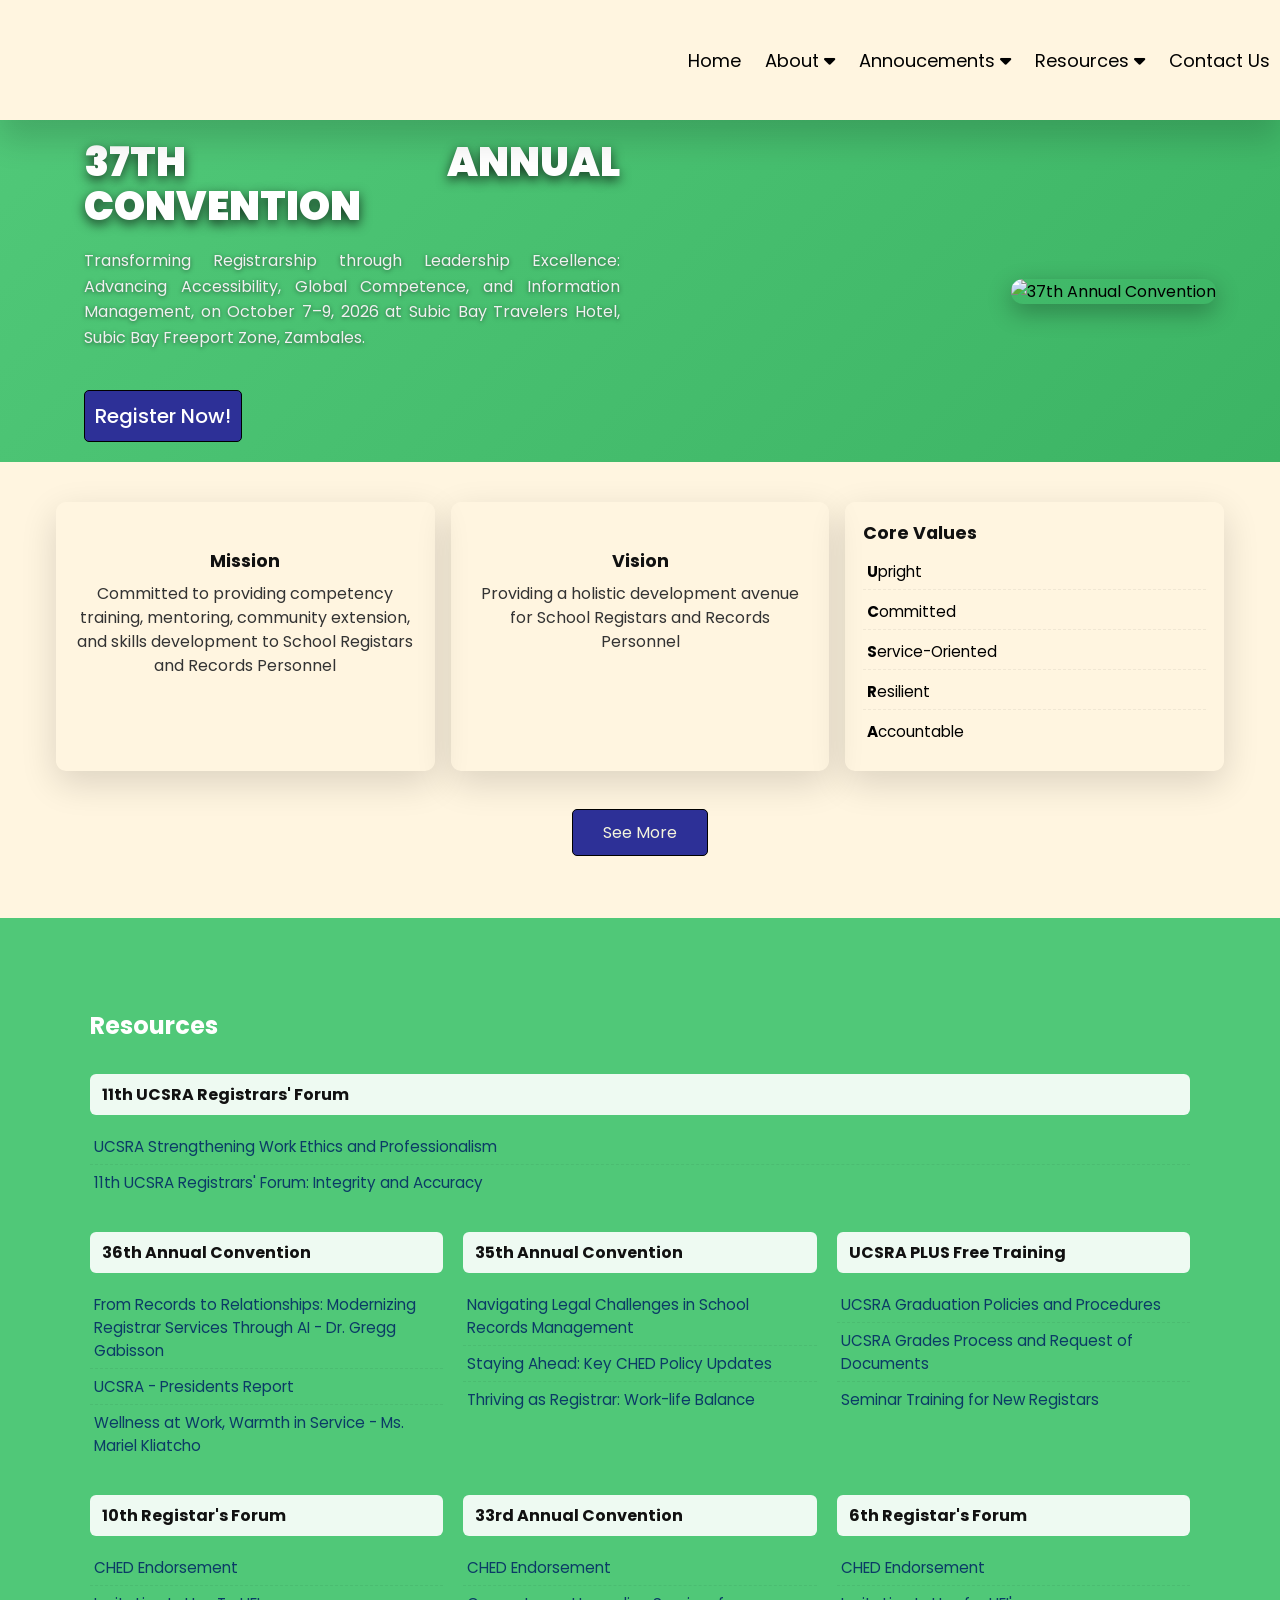
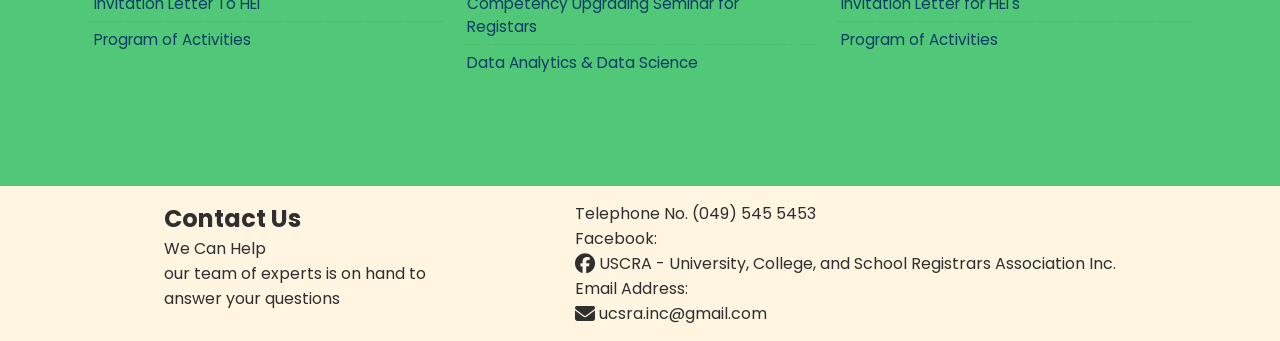
==== index.html @ 71fe981c "Initial" ====
<!DOCTYPE html>
<html lang="en">
  <head>
    <meta charset="UTF-8" />
    <meta name="viewport" content="width=device-width, initial-scale=1.0" />
    <meta name="author" content="Clark Leovison C. Rey, Jerome Evangelista, Jhun Jerwin Jerico M. Daygon, Nico Roell D. Garce" />
    <meta name="description" content="USCRA, University,College and School Registars Association" />
    <title>University, College &amp; School Registars Association | UCSRA</title>
    <link rel="icon" type="x-icon" href="assets/logo/Logo.png" />
    <link rel="stylesheet" href="src/main.css" />
    <link rel="stylesheet" href="https://cdnjs.cloudflare.com/ajax/libs/font-awesome/6.4.2/css/all.min.css" integrity="sha512-z3gLpd7yknf1YoNbCzqRKc4qyor8gaKU1qmn+CShxbuBusANI9QpRohGBreCFkKxLhei6S9CQXFEbbKuqLg0DA==" crossorigin="anonymous" referrerpolicy="no-referrer" />
    <link rel="preconnect" href="https://fonts.googleapis.com" />
    <link rel="preconnect" href="https://fonts.gstatic.com" crossorigin />
    <!-- BEFORE (only loads weight 300): -->
    <!-- <link href="https://fonts.googleapis.com/css2?family=Poppins:wght@300&display=swap" rel="stylesheet" /> -->

    <!-- AFTER (loads 300 + 700 + 900): -->
    <link href="https://fonts.googleapis.com/css2?family=Poppins:wght@300;700;900&display=swap" rel="stylesheet" />
  <base target="_blank">
</head>

  <header>
    <nav class="navbar">
      <div class="logo">
        <a href="index.html"><img src="assets/logo/NewLogo.png" alt="" /></a>
      </div>
      <ul class="navlist">
        <li class="nav-items"><a href="#Home" class="nav-links">Home</a></li>
        <li class="nav-items subs">
          About
          <i class="fa-solid fa-caret-down arrow prog-arrow"></i>
          <div class="sub-menu">
            <ul class="submenu">
              <li class="nav-items"><a href="src/pages/history.html" class="nav-links">History</a></li>
              <li class="nav-items"><a href="src/pages/misvis.html" class="nav-links">Mission&nbsp;&amp;&nbsp;Vision</a></li>
              <li class="nav-items"><a href="src/pages/misvis.html" class="nav-links">Objectives</a></li>
              <li class="nav-items"><a href="src/pages/misvis.html" class="nav-links">Core Values</a></li>
              <li class="nav-items"><a href="src/pages/misvis.html" class="nav-links">Logo</a></li>
              <li class="nav-items"><a href="src/pages/officers.html" class="nav-links">Officers</a></li>
              <li class="nav-items"><a href="src/pages/members.html" class="nav-links">Members</a></li>
            </ul>
          </div>
        </li>
        <li class="nav-items subs">
          Annoucements
          <i class="fa-solid fa-caret-down arrow prog-arrow"></i>
          <div class="sub-menu">
            <ul class="submenu">
              <li class="nav-items"><a href="src/pages/events.html" class="nav-links">Events</a></li>
              <li class="nav-items"><a href="src/pages/events.html" class="nav-links">Downloadable Letters</a></li>
            </ul>
          </div>
        </li>
        <li class="nav-items subs">
          Resources
          <i class="fa-solid fa-caret-down arrow prog-arrow"></i>
          <div class="sub-menu">
            <ul class="submenu">
              <li class="nav-items"><a href="src/pages/gallery.html" class="nav-links">Gallery</a></li>
              <li class="nav-items"><a href="src/pages/resources.html" class="nav-links">Archive</a></li>
            </ul>
          </div>
        </li>
        <li class="nav-items"><a href="src/pages/contact-us.html" class="nav-links">Contact Us</a></li>
      </ul>
      <div class="navham">
        <span class="bar"></span>
        <span class="bar"></span>
        <span class="bar"></span>
      </div>
    </nav>
  </header>

  <body>
    <main>
      <div style="width: 100%; height: 120px"></div>

      <!-- Carousel Home Section -->
      <section id="Home" class="main min-height">
        <div class="carousel-container">
          <div class="carousel-track">
            <!-- Slide 1: 37th Annual Convention -->
            <div class="carousel-slide">
              <div class="contents">
                <div class="details">
                  <h1>37th Annual Convention</h1>
                  <p class="introduction">
                    Transforming Registrarship through Leadership Excellence: Advancing Accessibility, Global
                    Competence, and Information Management, on October 7–9, 2026 at Subic Bay Travelers Hotel, Subic Bay
                    Freeport Zone, Zambales.
                  </p>
                  <div class="more">
                    <a href="https://forms.gle/EpWKLZA2BauZkKY97" target="_blank" class="button" style="color: white;">Register Now!</a>
                  </div>
                </div>
                <div class="carousel-image">
                  <img src="assets/banner/Reg.png" alt="37th Annual Convention">
                </div>
              </div>
            </div>
            <!-- Slide 2: Original Home Content -->
            <div class="carousel-slide" style="background-image: url('assets/banner/Hero.png'); background-size: cover; background-position: center;">
              <div class="contents">
                <div class="details">
                  <h1>University, College and School Registars Association</h1>
                  <p class="introduction">
                    The University, College, and School Registrars Association
                    (UCSRA), Inc. is the official association of the registrars
                    and records personnel in Region IV&ndash;A. The UCSRA is a vital
                    organization that empowers professionals working in
                    registrar offices to excel in their roles. By fostering
                    collaboration, providing educational resources, and advocating for service excellence, UCSRA plays a crucial
                    part in ensuring the effective administration of educational institutions regarding student records management.
                  </p>
                  <div class="more">
                    <a href="src/pages/history.html">More&nbsp;About&nbsp;Us</a>
                  </div>
                </div>
              </div>
            </div>
          </div>
          <!-- Carousel Controls -->
          <button class="carousel-btn carousel-prev" aria-label="Previous slide">
            <i class="fa-solid fa-chevron-left"></i>
          </button>
          <button class="carousel-btn carousel-next" aria-label="Next slide">
            <i class="fa-solid fa-chevron-right"></i>
          </button>
          <!-- Carousel Indicators -->
          <div class="carousel-indicators">
            <button class="indicator active" data-slide="0" aria-label="Go to slide 1"></button>
            <button class="indicator" data-slide="1" aria-label="Go to slide 2"></button>
          </div>
        </div>
      </section>

      <section class="MisVis min-height">
        <div class="contains">
          <div class="mission">
            <h3 class="intro">Mission</h3>
            <p>Committed to providing competency training, mentoring, community extension, and skills development to School Registars and Records Personnel</p>
          </div>
          <div class="vision">
            <h3 class="intro">Vision</h3>
            <p>Providing a holistic development avenue for School Registars and Records Personnel</p>
          </div>
          <div class="core-values">
            <h3 class="intro">Core Values</h3>
            <ul>
              <li class="reps"><span style="font-weight: bold;">U</span>pright</li>
              <li class="reps"><span style="font-weight: bold;">C</span>ommitted</li>
              <li class="reps"><span style="font-weight: bold;">S</span>ervice-Oriented</li>
              <li class="reps"><span style="font-weight: bold;">R</span>esilient</li>
              <li class="reps"><span style="font-weight: bold;">A</span>ccountable</li>
            </ul>
          </div>
        </div>
        <div class="buttons">
          <a href="src/pages/misvis.html">See More</a>
        </div>
      </section>

      <section class="Resourcess def-height">
        <h1>Resources</h1>
        <div class="content">
          <div class="forums">
            <h3 class="titless">11th UCSRA Registrars' Forum</h3>
            <ul class="rep-list">
              <li class="reps"><a href="assets/resources/11th_Forum/UCSRA Strenthening Work Ethis and Professionalism.pdf" target="_blank" download>UCSRA Strengthening Work Ethics and Professionalism</a></li>
              <li class="reps"><a href="assets/resources/11th_Forum/UCSRA_11th_Registrars_Forum_Integrity and Accuracy.pdf" target="_blank" download>11th UCSRA Registrars' Forum: Integrity and Accuracy</a></li>
            </ul>
          </div>
        </div>
        <div class="content">
          <div class="forums">
            <h3 class="titless">36th Annual Convention</h3>
            <ul class="rep-list">
              <li class="reps"><a href="assets/resources/36th/Dr. Gregg Gabisson - From Records to Relationships_ Modernizing Registrar Services  Through AI. Gregg Gabisson - From Records to Relationships_ Modernizing Registrar Services  Through AI.pdf" target="_blank" download>From Records to Relationships: Modernizing Registrar Services Through AI - Dr. Gregg Gabisson</a></li>
              <li class="reps"><a href="assets/resources/36th/UCSRA - PRESIDENTS REPORT.pdf" target="_blank" download>UCSRA - Presidents Report</a></li>
              <li class="reps"><a href="assets/resources/36th/Ms. Mariel Kliatcho - Wellness at Work, Warmth in Service Strengthening Mental Health and Client Relations in Academic Offices.pdf" target="_blank" download>Wellness at Work, Warmth in Service - Ms. Mariel Kliatcho</a></li>
            </ul>
          </div>
          <div class="forums">
            <h3 class="titless">35th Annual Convention</h3>
            <ul class="rep-list">
              <li class="reps"><a href="assets/resources/35th/Navigating Legal Challenges in School Records Management Emerging Issues for Registrars.pptx" target="_blank" download>Navigating Legal Challenges in School Records Management</a></li>
              <li class="reps"><a href="assets/resources/35th/Staying Ahead Key CHED Policy Updates and Their Impact on Higher Education.pptx" target="_blank" download>Staying Ahead: Key CHED Policy Updates</a></li>
              <li class="reps"><a href="assets/resources/35th/Thriving as Registrar Balancing Boundaries and Flow for Optimal Work-life Balance.pdf" target="_blank" download>Thriving as Registrar: Work-life Balance</a></li>
            </ul>
          </div>
          <div class="forums">
            <h3 class="titless">UCSRA PLUS Free Training</h3>
            <ul class="rep-list">
              <li class="reps"><a href="assets/resources/UCSRA Plus Free Training/UCSRA Graduation Policies and Procedures.ppt" target="_blank">UCSRA Graduation Policies and Procedures</a></li>
              <li class="reps"><a href="assets/resources/UCSRA Plus Free Training/UCSRA Grades Process and Request of Documents.pptx" target="_blank">UCSRA Grades Process and Request of Documents</a></li>
              <li class="reps"><a href="assets/resources/UCSRA Plus Free Training/Seminar Training for New Registars.pdf" target="_blank">Seminar Training for New Registars</a></li>
            </ul>
          </div>
        </div>
        <div class="content">
          <div class="forums">
            <h3 class="titless">10th Registar's Forum</h3>
            <ul class="rep-list">
              <li class="reps"><a href="assets/resources/10th Registar/1.-CHED-ENDORSEMENT.pdf" target="_blank">CHED Endorsement</a></li>
              <li class="reps"><a href="assets/resources/10th Registar/2.-INVITATION-LETTER-TO-HEIs.pdf" target="_blank">Invitation Letter To HEI</a></li>
              <li class="reps"><a href="assets/resources/10th Registar/3.-PROGRAM-OF-ACTIVITIES.pdf" target="_blank">Program of Activities</a></li>
            </ul>
          </div>
          <div class="forums">
            <h3 class="titless">33rd Annual Convention</h3>
            <ul class="rep-list">
              <li class="reps"><a href="assets/resources/33rd Regional Convention/CHED-ENDORSEMENT.pdf" target="_blank">CHED Endorsement</a></li>
              <li class="reps"><a href="assets/resources/33rd Regional Convention/Competency Upgrading.pdf" target="_blank">Competency Upgrading Seminar for Registars</a></li>
              <li class="reps"><a href="assets/resources/33rd Regional Convention/Data Analytics & Science.pdf" target="_blank">Data Analytics &amp; Data Science</a></li>
            </ul>
          </div>
          <div class="forums">
            <h3 class="titless">6th Registar's Forum</h3>
            <ul class="rep-list">
              <li class="reps"><a href="assets/resources/6th Convention/CHED-Endorsement.pdf" target="_blank">CHED Endorsement</a></li>
              <li class="reps"><a href="assets/resources/6th Convention/Invitation Letter for Hei.pdf" target="_blank">Invitation Letter for HEI's</a></li>
              <li class="reps"><a href="assets/resources/6th Convention/Program Activites.pdf" target="_blank">Program of Activities</a></li>
            </ul>
          </div>
        </div>
      </section>
    </main>
    <footer>
      <section class="footer">
        <div class="main-element">
          <div class="contacts">
            <h1>Contact Us</h1>
            <p>We Can Help</p>
            <p>our team of experts is on hand to</p>
            <p>answer your questions</p>
          </div>
          <div class="numbers">
            <p>Telephone No. (049) 545 5453</p>
            <span>Facebook: </span><a href="https://www.facebook.com/profile.php?id=100068724562502" target="_blank"><i class="fa-brands fa-facebook fa-lg"></i> USCRA - University, College, and School Registrars Association Inc.</a>
            <span>Email Address: </span><a href="mailto: ucsra.inc@gmail.com"><i class="fa-solid fa-envelope fa-lg"></i> ucsra.inc@gmail.com</a>
          </div>
        </div>
      </section>
    </footer>
    <script src="src/script/main.js"></script>
    <script src="src/script/modal-index.js"></script>
  </body>
</html>
---- src/main.css ----
:root {
  --main-color: rgb(255, 245, 224);
  --hover-: rgb(255, 167, 86);
  --hover-2: rgb(224, 176, 60);
  --button-color: rgb(45, 48, 151);
}

* {
  margin: 0;
  padding: 0;
  box-sizing: border-box;
}

/*Start of Navigation Bar*/

.navbar {
  width: 100%;
  height: 120px;
  display: flex;
  justify-content: space-between;
  align-items: center;
  position: fixed;
  font-size: 16px;
  box-shadow: 0 20px 30px rgba(0, 0, 0, 0.15);
  background-color: var(--main-color);
  z-index: 1000;
}

.logo > a > img {
  margin: 10px;
  width: 520px;
}

.nav-items {
  display: inline-block;
  padding: 10px;
}

.nav-links {
  text-decoration: none;
  color: black;
  font-size: 18px;
}

.nav-links:hover {
  color: var(--hover-2);
}

label:hover {
  color: var(--hover-2);
}

.navbar ul li {
  position: relative;
}

.nav-items {
  position: relative;
}

.nav-items::before {
  content: "";
  position: absolute;
  width: 100%;
  height: 2px;
  background: var(--hover-);
  left: 0;
  bottom: -1px;
  opacity: 0;
  transform: scaleX(0);
  transform-origin: right;
  transition: transform 0.5s ease;
  pointer-events: none;
}

.nav-items:hover::before {
  transform: scaleX(1);
  transform-origin: left;
  opacity: 1;
}

/*Start of Sub Menu Section*/

.sub-menu {
  display: block;
  position: absolute;
  left: 0;
  top: 100%;
  background-color: var(--main-color);
  z-index: 5;
  box-shadow: 0 4px 6px rgba(0, 0, 0, 0.1);
  min-width: 200px;
  padding: 10px 0;
  opacity: 0;
  visibility: hidden;
  transform: translateY(-10px);
  transition: opacity 0.3s ease, transform 0.3s ease, visibility 0.3s ease;
  pointer-events: none;
}

.sub-menu ul {
  display: block;
  margin-right: 8px;
}

.sub-menu ul li {
  width: 100%;
}

.subs {
  font-size: 18px;
}

.subs:hover > .sub-menu,
.subs.active > .sub-menu,
.sub-menu:hover {
  opacity: 1;
  visibility: visible;
  transform: translateY(0);
  pointer-events: auto;
}

.subs:hover > .arrow,
.subs.active > .arrow {
  transform: rotate(180deg);
  transition: 0.5s all ease-in;
}

/*Start of Hamburger Menu*/

.navham {
  display: none;
  cursor: pointer;
  padding-right: 1rem;
}

.bar {
  display: block;
  width: 33px;
  height: 5px;
  background-color: black;
  margin: 5px;
  border-radius: 5px;
}

/*End of Hamburger Menu*/

/*End of Navigation Bar*/

body {
  font-family: "Poppins", sans-serif;
  background-color: var(--main-color);
}

/*Global Variables*/

.min-height {
  min-height: 100%;
}

/*Start of Home Section*/

#Home {
  width: 100%;
  background-image: url("../assets/banner/Hero.png");
  background-repeat: no-repeat;
  background-size: cover;
  background-position: center;
}

.contents {
  display: flex;
  justify-content: flex-start;
  align-items: center;
}

.details {
  padding: 20px;
}

.details > h1 {
  text-align: justify;
  padding-bottom: 30px;
}

.introduction {
  padding-bottom: 30px;
  text-align: justify;
}

.details > h1 {
  font-size: 25px;
  font-weight: 900;
}

.more > a {
  color: black;
  border: 2px solid black;
  padding: 10px;
  text-decoration: none;
  border-radius: 5px;
  font-size: 20px;
  font-weight: 500;
}

.registern {
  background-color: var(--button-color);
}

.registern:hover {
  color: black;
}

.more > a:hover {
  background-color: var(--hover-);
  transition: 0.3s;
  color: black;
}

.img-content > img {
  width: 600px;
  margin: 10px;
}

/*Start of Registration*/

.Registration {
  width: 100%;
}

.containers {
  display: flex;
  justify-content: space-evenly;
  align-items: center;
}

.infor {
  background-color: rgb(80, 200, 120);
  width: 100dvw;
  min-height: 20dvh;
  display: flex;
  justify-content: center;
  flex-wrap: wrap;
  flex-direction: column;
  padding: 8dvh;
}

.infor > h2 {
  font-size: 4dvw;
  color: white;
  padding-bottom: 5px;
}

.infor > h3 {
  font-size: 2.5dvw;
  color: white;
  padding-bottom: 5px;
}

.perps {
  padding-bottom: 20px;
}

.infor > p {
  font-size: 1.7dvw;
}

.regnow {
  margin-top: 20px;
}

.button {
  text-decoration: none;
  border: 1px solid black;
  padding: 10px;
  color: white;
  border-radius: 5px;
  background-color: var(--button-color);
}

.button:hover {
  background-color: rgb(232, 228, 201);
  color: #2f2f2f;
}

.imgs {
  display: flex;
  justify-content: center;
}

.imgs > img {
  width: 300px;
}

.reg-ims-bot {
  margin-top: 50px;
}

.regis-imgs > img {
  width: 500px;
}

.open-imgs {
  display: flex;
  justify-content: center;
  align-items: center;
  position: fixed;
  top: 0;
  left: 0;
  width: 100%;
  height: 100%;
  flex-direction: column;
  display: none;
}

.close-imgs {
  width: 100%;
  height: 100%;
  position: fixed;
  background-color: #3a4a6da9;
  z-index: -1;
  filter: blur(2px);
  -webkit-filter: blur(2px);
}

.closetag {
  position: fixed;
  top: 40px;
  right: 20%;
  cursor: pointer;
  z-index: 100;
}

.open-imgs > img {
  width: 700px;
}

.open-imgs.active {
  display: flex;
}

/* New registration section styles (isolated) */

.RegistrationNew .registration-inner {
  display: flex;
  gap: 1rem;
  justify-content: center;
  align-items: center;
  padding: 1rem;
  max-width: 1100px;
  margin: 0 auto;
}

.RegistrationNew .infor-card {
  background-color: rgb(80, 200, 120);
  color: #fff;
  width: 380px;
  padding: 1.25rem;
  border-radius: 8px;
  box-shadow: 0 6px 12px rgba(0,0,0,0.06);
}

.RegistrationNew .infor-card h2 {
  font-size: 1.25rem;
  margin: 0 0 .5rem;
}

.RegistrationNew .infor-card p {
  margin: .4rem 0;
}

.RegistrationNew .infor-card a {
  color: #fff;
  text-decoration: underline;
}

.RegistrationNew .pdf-frame {
  flex: 1 1 auto;
  display:flex;
  justify-content:center;
  align-items:center;
  min-width: 0;
}

.RegistrationNew .pdf-frame iframe {
  width: 100%;
  /* use aspect-ratio so iframe scales smoothly with available width */
  aspect-ratio: 16/9;
  height: auto;
  border: 0;
  border-radius:6px;
  box-shadow: 0 6px 18px rgba(0,0,0,0.12);
  max-width: none;
}

@media (max-width: 980px) {
  .RegistrationNew .registration-inner {
  flex-direction: column;
  gap: .75rem;
  padding: .75rem;
  }
  .RegistrationNew .infor-card {
  width: 96%;
  }
  .RegistrationNew .pdf-frame {
  width: 100%;
  }
  .RegistrationNew .pdf-frame iframe {
  aspect-ratio: 16/9;
  height: auto;
  max-width: 100%;
  }
}

@media (max-width: 520px) {
  .RegistrationNew .registration-inner {
  padding: .5rem;
  }
  .RegistrationNew .infor-card {
  padding: .75rem;
  }
  .RegistrationNew .pdf-frame iframe {
  aspect-ratio: 4/3;
  }
}

/*End of Registration*/

/*Start of Mission & Vision*/

.MisVis {
  width: 100%;
  padding: 2rem 0;
  background: transparent;
}

.contains {
  display: flex;
  gap: 1rem;
  justify-content: center;
  align-items: stretch;
  flex-wrap: wrap;
  max-width: 1200px;
  margin: 0 auto;
  padding: 0 1rem;
}

.mission,
.vision,
.core-values {
  flex: 1 1 300px;
  border-radius: 10px;
  padding: 18px;
  box-shadow: 0 12px 36px rgba(0,0,0,0.14);
  text-align: left;
  margin: 0.5rem 0;
}

/* Center mission and vision content inside their cards */

.mission,
.vision {
  display: flex;
  flex-direction: column;
  align-items: center;
  justify-content: flex-start;
  /* increase top padding further and balance bottom padding to keep card height unchanged */
  padding-top: 46px;
  padding-bottom: 0px;
  text-align: center;
}

.intro {
  color: #111;
  font-size: 1.1rem;
  margin-bottom: 8px;
}

.mission > p,
.vision > p {
  font-size: 1rem;
  line-height: 1.5;
  color: #333;
  margin: 0 0 8px;
}

.core-values ul {
  list-style: none;
  padding: 0;
  margin: 0;
  display: block;
}

.core-values ul li {
  font-size: 0.95rem;
  margin: 4px 0;
}

.logos {
  display: flex;
  justify-content: center;
  align-items: stretch;
}

.logos > img {
  height: 12dvh;
}

.buttons {
  display: flex;
  justify-content: center;
  margin: 30px;
}

.buttons > a {
  border: 1px solid black;
  padding: 10px 30px 10px;
  text-decoration: none;
  border-radius: 5px;
  color: beige;
  background-color: var(--button-color);
  text-align: center;
}

.buttons > a:hover {
  background-color: rgb(232, 228, 201);
  color: #2f2f2f;
}

@media (max-width: 900px) {
  .contains {
  flex-direction: column;
  }
  .mission, .vision, .core-values {
  width: 100%;
  }
}

/*End of Mission & Vision*/

.Resourcess {
  width: 100%;
  background-color: rgb(80, 200, 120);
}

.Resourcess > h1 {
  color: white;
  padding-bottom: 15px;
}

.def-height {
  min-height: 10vh;
}

.content {
  display: grid;
  grid-template-columns: repeat(auto-fit, minmax(260px, 1fr));
  gap: 1.25rem;
  align-items: start;
  padding: 1rem 0;
}

.content > div {
  width: auto;
  margin: 0;
}

.titless {
  text-align: left;
  font-size: 1rem;
  color: #111;
  border-radius: 6px;
  padding: 8px 12px;
  background-color: rgba(255,255,255,0.9);
  margin-bottom: .5rem;
}

.rep-list {
  padding-top: 6px;
  margin: 0;
}

.reps {
  list-style: none;
  padding: 6px 4px;
  font-size: 0.95rem;
  border-bottom: 1px dashed rgba(0,0,0,0.06);
}

.reps:last-child {
  border-bottom: none;
}

.reps > a {
  text-decoration: none;
  color: #0b3b66;
}

/*Start of Footer*/

.footer {
  width: 100%;
  background-color: var(--main-color);
  color: #2f2f2f;
}

.main-element {
  display: flex;
  justify-content: space-evenly;
  padding: 15px;
}

.numbers {
  display: flex;
  flex-direction: column;
}

.numbers > a {
  text-decoration: none;
  color: #2f2f2f;
}

@media (width > 650px) {
  .informations {
  padding-top: 20dvh;
  padding-bottom: 30dvh;
  }
  .Resourcess {
  padding: 10dvh;
  }
  .infor {
  padding-top: 0;
  padding-bottom: 250px;
  }
}

@media (width < 1100px) {
  .subs.active > .sub-menu {
  width: 100%;
  }
  .infor {
  padding-bottom: 250px;
  }
  .infor > h2 {
  font-size: 30px;
  }
  .infor > h3 {
  font-size: 25px;
  }
  .infor > p {
  font-size: 20px;
  }
  .navham {
  display: block;
  z-index: 2;
  }
  .navham.active .bar:nth-child(2) {
  opacity: 0;
  }
  .navham.active .bar:nth-child(1) {
  transform: translateY(8px) rotate(45deg);
  }
  .navham.active .bar:nth-child(3) {
  transform: translateY(-11px) rotate(-45deg);
  }
  .navbar li {
  display: block;
  padding-left: 4rem;
  }
  .navlist {
  opacity: 1;
  position: fixed;
  top: -100%;
  background-color: var(--main-color);
  width: 50%;
  height: 100%;
  transition: 0.5s;
  z-index: 0;
  right: 0;
  }
  .navlist.active {
  top: 99px;
  }
  .contents {
  flex-direction: column;
  }
  .details > h1 {
  text-align: center;
  font-size: 20px;
  }
  .details > p {
  font-size: 15px;
  }
  .img-content > img {
  width: 380px;
  }
  .more {
  display: flex;
  justify-content: center;
  margin: px;
  }
  .more > a {
  margin: 5px;
  }
  .button {
  color: white;
  }
  .scroller__inner > img {
  width: 60px;
  }
  .logo > a > img {
  margin-left: 0px;
  width: 280px;
  }
  br {
  display: none;
  }
  .introduction {
  text-align: justify;
  font-size: 15px;
  }
  .informations {
  padding-bottom: 35dvh;
  }
  .imgs {
  display: none;
  }
  .contains {
  margin: 10px;
  flex-wrap: wrap;
  }
  .mission,
  .vision,
  .core-values {
  text-align: justify;
  width: 100%;
  padding: 10px;
  }
  .content {
  flex-wrap: wrap;
  }
  .main-element {
  display: flex;
  justify-content: space-evenly;
  flex-direction: column;
  }
  .numbers {
  padding-top: 20px;
  }
  .regis-imgs > img {
  width: 390px;
  }
  .open-imgs > img {
  width: 400px;
  }
}

@media (width < 420px) {
  .logo > a > img {
  margin-left: 0px;
  width: 300px;
  }
  .img-content > img {
  width: 350px;
  }
  .more > a {
  margin: 2px;
  }
}

/* ========== CAROUSEL STYLES (Add to main.css) ========== */

.carousel-container {
  position: relative;
  width: 100%;
  overflow: hidden;
  max-height: 380px;
}

.carousel-track {
  display: flex;
  transition: transform 0.5s ease-in-out;
  width: 100%;
}

.carousel-slide {
  min-width: 100%;
  width: 100%;
  flex-shrink: 0;
  background: linear-gradient(135deg, #2d3097 0%, #4a4fc7 100%);
  min-height: auto;
  display: flex;
  align-items: center;
  position: relative;
}

/* Dark overlay for readability - removed for both slides */

.carousel-slide::before {
  content: "";
  position: absolute;
  top: 0;
  left: 0;
  width: 100%;
  height: 100%;
  background: rgba(0, 0, 0, 0);
  z-index: 1;
}

.carousel-slide .contents {
  position: relative;
  z-index: 2;
  width: 100%;
  display: flex;
  align-items: center;
  justify-content: space-between;
  padding: 0 5%;
}

.carousel-slide .details {
  padding: 20px;
  max-width: 50%;
}

/* Second slide - no image on right, so details can be wider */

.carousel-slide:nth-child(2) .details {
  max-width: 70%;
}

/* First slide - branded green background */

.carousel-slide:nth-child(1) {
  background: linear-gradient(135deg, rgb(80, 200, 120) 0%, rgb(60, 180, 100) 100%);
}

/* Second slide - dark text color */

.carousel-slide:nth-child(2) .details > h1,
.carousel-slide:nth-child(2) .introduction {
  color: #333;
  text-shadow: none;
}

/* Second slide - smaller description text */

.carousel-slide:nth-child(2) .introduction {
  font-size: 14px;
}

/* Second slide - darker overlay on smaller screens */

@media (max-width: 1100px) {
  .carousel-slide:nth-child(2)::before {
  background: rgba(0, 0, 0, 0.5);
  }
  /* Change text to white on smaller screens for readability with dark overlay */
  .carousel-slide:nth-child(2) .details > h1,
  .carousel-slide:nth-child(2) .introduction {
  color: #fff;
  text-shadow: 0 2px 4px rgba(0,0,0,0.5);
  }
  .carousel-slide:nth-child(2) .introduction {
  font-size: 15px;
  }
}

@media (max-width: 720px) {
  .carousel-slide:nth-child(2)::before {
  background: rgba(0, 0, 0, 0.7);
  }
}

.carousel-slide .details > h1 {
  font-size: 24px;
  font-weight: 900;
  color: #fff;
  text-align: justify;
  padding-bottom: 15px;
  text-shadow: 0 2px 8px rgba(0,0,0,0.6);
}

.carousel-slide .introduction {
  padding-bottom: 30px;
  text-align: justify;
  color: #f0f0f0;
  font-size: 16px;
  line-height: 1.6;
  text-shadow: 0 1px 4px rgba(0,0,0,0.5);
}

.carousel-image {
  max-width: 45%;
  display: flex;
  justify-content: center;
  align-items: center;
}

.carousel-image img {
  max-width: 100%;
  max-height: 380px;
  height: auto;
  border-radius: 12px;
  box-shadow: 0 8px 24px rgba(0, 0, 0, 0.3);
  object-fit: cover;
  object-position: center;
}

/* Slide 1: Register Now button (blue, matches original registration style) */

.carousel-slide:nth-child(1) .more > a {
  text-decoration: none;
  border: 1px solid black;
  padding: 10px;
  color: white;
  border-radius: 5px;
  background-color: var(--button-color);
  font-size: 20px;
  font-weight: 500;
  transition: 0.3s;
}

.carousel-slide:nth-child(1) .more > a:hover {
  background-color: rgb(232, 228, 201);
  color: #2f2f2f;
}

/* Slide 2: More About Us button (outlined style) */

.carousel-slide:nth-child(2) .more > a {
  color: black;
  border: 2px solid black;
  padding: 10px;
  text-decoration: none;
  border-radius: 5px;
  font-size: 20px;
  font-weight: 500;
  background: rgba(255,255,255,0.3);
  transition: 0.3s;
}

.carousel-slide:nth-child(2) .more > a:hover {
  background-color: var(--hover-);
  transition: 0.3s;
  color: black;
}

/* ========== NAV BUTTONS - HIDDEN BY DEFAULT, SHOW ON HOVER ========== */

.carousel-btn {
  position: absolute;
  top: 50%;
  transform: translateY(-50%) scale(0.8);
  background: rgba(255, 255, 255, 0.25);
  border: none;
  color: white;
  width: 44px;
  height: 44px;
  border-radius: 50%;
  cursor: pointer;
  z-index: 10;
  display: flex;
  align-items: center;
  justify-content: center;
  font-size: 18px;
  transition: opacity 0.35s ease, transform 0.35s ease, background 0.3s;
  backdrop-filter: blur(4px);
  opacity: 0;
  pointer-events: none;
}

.carousel-container:hover .carousel-btn {
  opacity: 1;
  pointer-events: auto;
  transform: translateY(-50%) scale(1);
}

.carousel-btn:hover {
  background: rgba(255, 255, 255, 0.45);
  transform: translateY(-50%) scale(1.1) !important;
}

.carousel-prev {
  left: 16px;
}

.carousel-next {
  right: 16px;
}

/* ========== INDICATORS - HIDDEN BY DEFAULT, SHOW ON HOVER ========== */

.carousel-indicators {
  position: absolute;
  bottom: 18px;
  left: 50%;
  transform: translateX(-50%);
  display: flex;
  gap: 10px;
  z-index: 10;
  transition: opacity 0.35s ease;
  opacity: 0;
}

.carousel-container:hover .carousel-indicators {
  opacity: 1;
}

.indicator {
  width: 12px;
  height: 12px;
  border-radius: 50%;
  border: 2px solid white;
  background: rgba(255,255,255,0.3);
  cursor: pointer;
  transition: background 0.3s, transform 0.3s;
}

.indicator.active {
  background: white;
  transform: scale(1.2);
}

.indicator:hover {
  background: rgba(255,255,255,0.7);
}

/* Responsive Carousel - Small Screen PCs & Tablets */

@media (max-width: 1100px) {
  .carousel-slide .contents {
  flex-direction: column;
  justify-content: center;
  padding: 0 5%;
  }
  .carousel-slide .details {
  padding: 15px;
  max-width: 100%;
  width: 100%;
  }
  .carousel-slide:nth-child(2) .details {
  max-width: 100%;
  }
  .carousel-image {
  display: none;
  }
  .carousel-slide .details > h1 {
  text-align: center;
  font-size: 20px;
  }
  .carousel-slide .introduction {
  text-align: justify;
  font-size: 15px;
  }
  .carousel-btn {
  width: 38px;
  height: 38px;
  font-size: 15px;
  }
  .carousel-prev {
  left: 10px;
  }
  .carousel-next {
  right: 10px;
  }
  .carousel-indicators {
  bottom: 12px;
  gap: 8px;
  }
  .indicator {
  width: 10px;
  height: 10px;
  }
  .carousel-slide .more {
  display: flex;
  justify-content: center;
  }
  .carousel-slide .more > a {
  margin: 5px;
  font-size: 16px;
  }
}

/* Responsive Carousel - Mobile */

@media (max-width: 720px) {
  .carousel-slide .details > h1 {
  font-size: 18px;
  }
  .carousel-slide .introduction {
  font-size: 14px;
  }
  .carousel-slide:nth-child(2) .introduction {
  font-size: 12px;
  }
}

@media (max-width: 420px) {
  .carousel-slide .details > h1 {
  font-size: 16px;
  }
  .carousel-slide .introduction {
  font-size: 13px;
  }
  .carousel-slide:nth-child(2) .introduction {
  font-size: 10px;
  }
}

/* ========== FIRST SLIDE H1 - BIGGER & ALL CAPS ========== */

/* Use higher specificity to override the general carousel h1 */

.carousel-slide:first-child .details > h1,
.carousel-slide:nth-child(1) .details > h1 {
  font-size: 40px !important;
  font-weight: 900 !important;
  color: #fff;
  padding-bottom: 20px;
  text-shadow: 0 4px 12px rgba(0,0,0,0.7);
  text-transform: uppercase;
  line-height: 1.1;
}

/* Center the button */

.carousel-slide:first-child .more,
.carousel-slide:nth-child(1) .more {
  display: flex;
  margin-top: 10px;
}

/* Responsive */

@media (max-width: 1100px) {
  .carousel-slide:first-child .details > h1,
  .carousel-slide:nth-child(1) .details > h1 {
  font-size: 30px !important;
  }
}

@media (max-width: 720px) {
  .carousel-slide:first-child .details > h1,
  .carousel-slide:nth-child(1) .details > h1 {
  font-size: 30px !important;
  }
}

@media (max-width: 420px) {
  .carousel-slide:first-child .details > h1,
  .carousel-slide:nth-child(1) .details > h1 {
  font-size: 25px !important;
  }
}
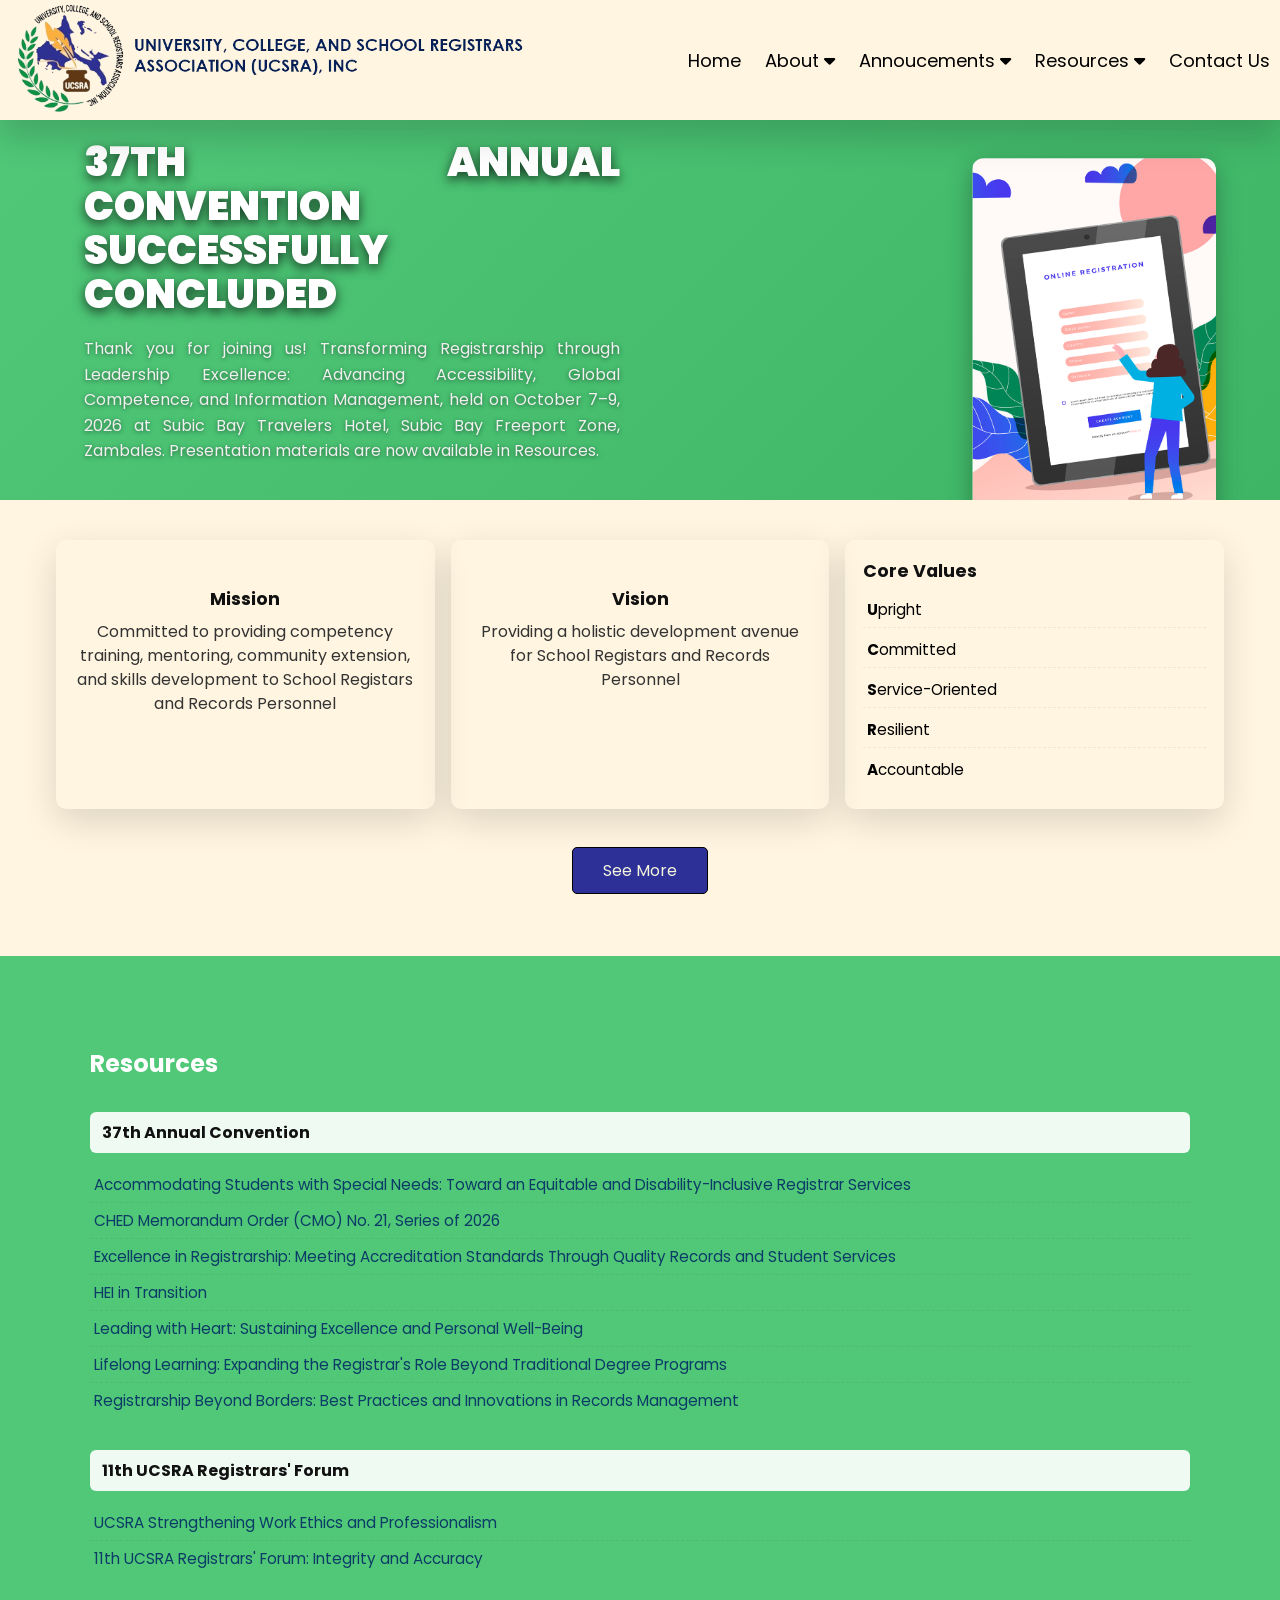
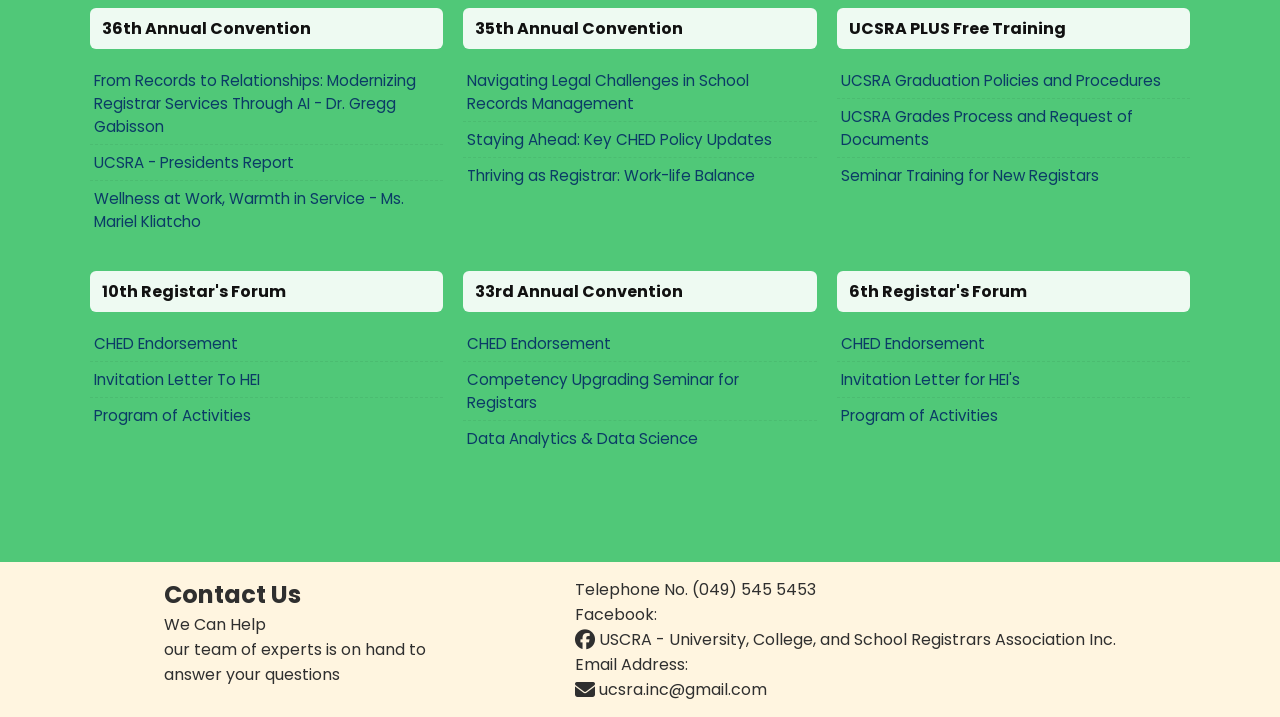
==== commit 8eb5144b: "Mark 37th Annual Convention as concluded and publish presentation resources" ====
--- a/index.html
+++ b/index.html
@@ -79,18 +79,18 @@
       <section id="Home" class="main min-height">
         <div class="carousel-container">
           <div class="carousel-track">
-            <!-- Slide 1: 37th Annual Convention -->
+            <!-- Slide 1: 37th Annual Convention (Concluded) -->
             <div class="carousel-slide">
               <div class="contents">
                 <div class="details">
-                  <h1>37th Annual Convention</h1>
+                  <h1>37th Annual Convention Successfully Concluded</h1>
                   <p class="introduction">
-                    Transforming Registrarship through Leadership Excellence: Advancing Accessibility, Global
-                    Competence, and Information Management, on October 7–9, 2026 at Subic Bay Travelers Hotel, Subic Bay
-                    Freeport Zone, Zambales.
+                    Thank you for joining us! Transforming Registrarship through Leadership Excellence: Advancing Accessibility, Global
+                    Competence, and Information Management, held on October 7–9, 2026 at Subic Bay Travelers Hotel, Subic Bay
+                    Freeport Zone, Zambales. Presentation materials are now available in Resources.
                   </p>
                   <div class="more">
-                    <a href="https://forms.gle/EpWKLZA2BauZkKY97" target="_blank" class="button" style="color: white;">Register Now!</a>
+                    <a href="src/pages/resources.html" class="button" style="color: white;">View Convention Resources</a>
                   </div>
                 </div>
                 <div class="carousel-image">
@@ -164,6 +164,20 @@
         <h1>Resources</h1>
         <div class="content">
           <div class="forums">
+            <h3 class="titless">37th Annual Convention</h3>
+            <ul class="rep-list">
+              <li class="reps"><a href="assets/resources/37th/Accommodating Students with Special Needs Toward an Equitable and Disability-Inclusive Registrar Services.pdf" target="_blank" download>Accommodating Students with Special Needs: Toward an Equitable and Disability-Inclusive Registrar Services</a></li>
+              <li class="reps"><a href="assets/resources/37th/CHED Memorandum Order (CMO) No. 21, Series of 2026.pdf" target="_blank" download>CHED Memorandum Order (CMO) No. 21, Series of 2026</a></li>
+              <li class="reps"><a href="assets/resources/37th/Excellence in Registrarship Meeting Accreditation Standards Through Quality Records and Student Services.pdf" target="_blank" download>Excellence in Registrarship: Meeting Accreditation Standards Through Quality Records and Student Services</a></li>
+              <li class="reps"><a href="assets/resources/37th/HEI in Transition.pdf" target="_blank" download>HEI in Transition</a></li>
+              <li class="reps"><a href="assets/resources/37th/Leading with Heart Sustaining Excellence and Personal Well-Being.pdf" target="_blank" download>Leading with Heart: Sustaining Excellence and Personal Well-Being</a></li>
+              <li class="reps"><a href="assets/resources/37th/Lifelong Learning  Expnading the Registrar_s Role Beyond Traditional Degree Programs.pdf" target="_blank" download>Lifelong Learning: Expanding the Registrar's Role Beyond Traditional Degree Programs</a></li>
+              <li class="reps"><a href="assets/resources/37th/Registrarship-Beyond-Borders-Best-Practices-and-Innovations-in-Records-Management-YIA (1).pdf" target="_blank" download>Registrarship Beyond Borders: Best Practices and Innovations in Records Management</a></li>
+            </ul>
+          </div>
+        </div>
+        <div class="content">
+          <div class="forums">
             <h3 class="titless">11th UCSRA Registrars' Forum</h3>
             <ul class="rep-list">
               <li class="reps"><a href="assets/resources/11th_Forum/UCSRA Strenthening Work Ethis and Professionalism.pdf" target="_blank" download>UCSRA Strengthening Work Ethics and Professionalism</a></li>
